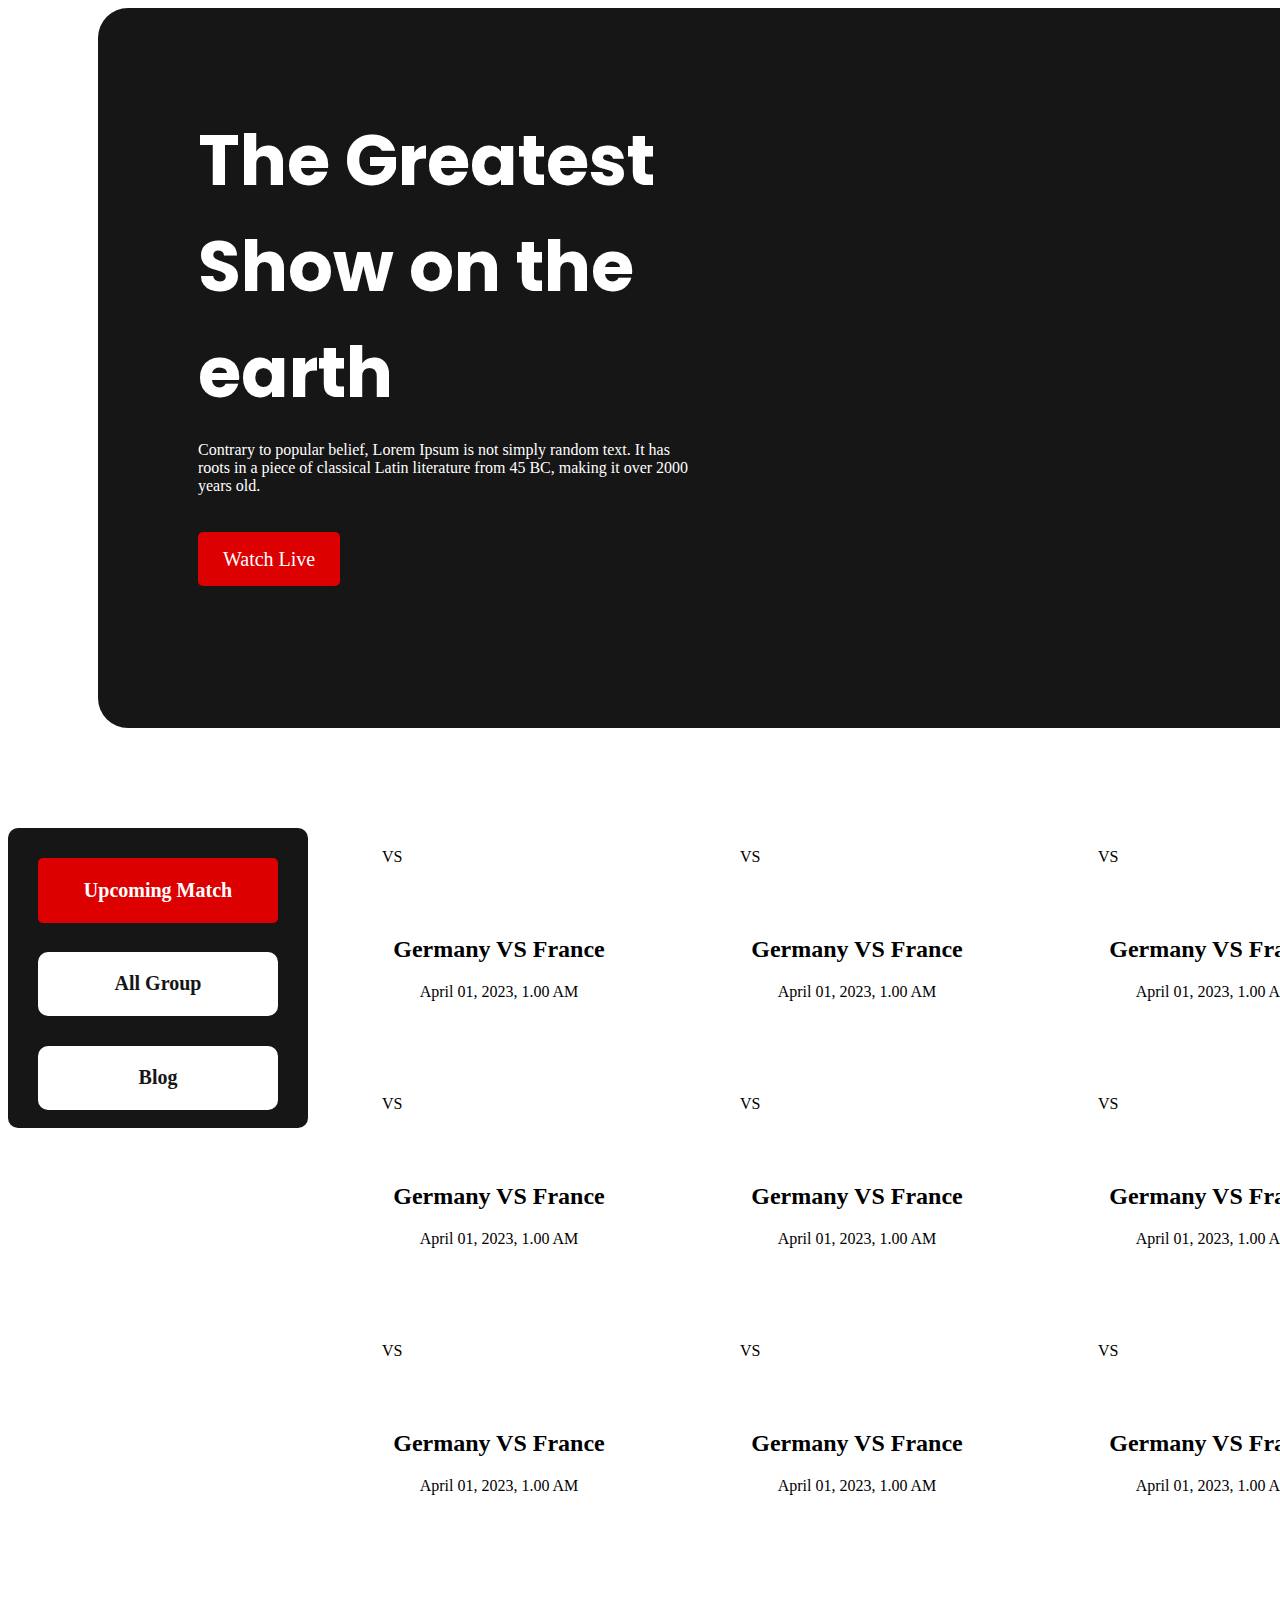
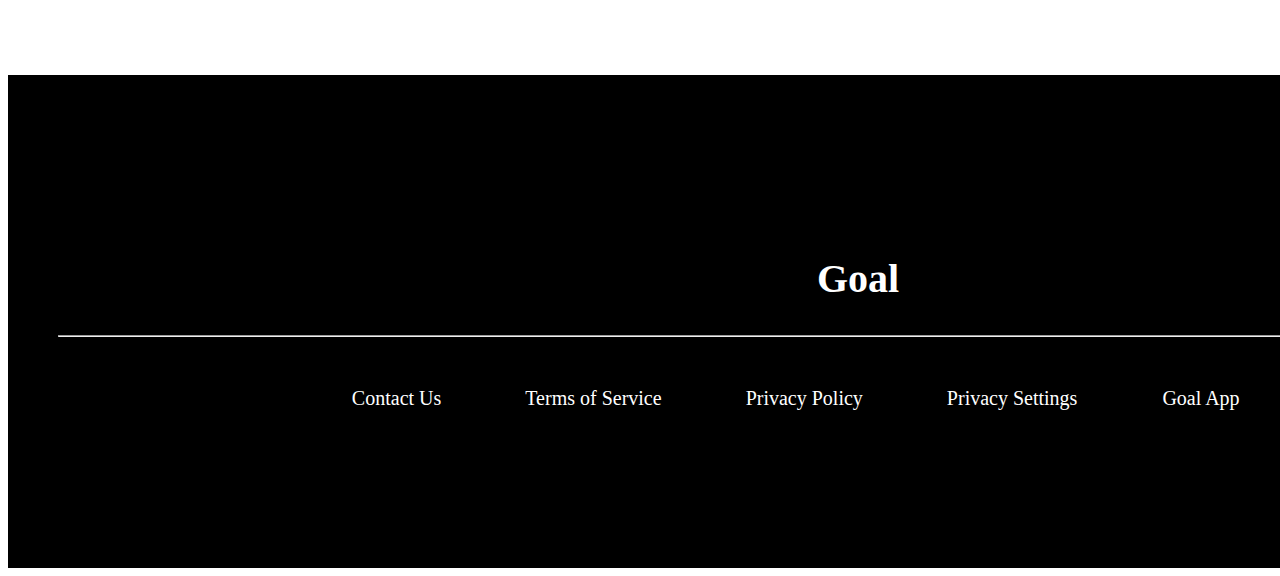
==== index2.html @ fb4a3800 "done commit" ====
<!DOCTYPE html>
<html lang="en">

<head>
    <meta charset="UTF-8">
    <meta http-equiv="X-UA-Compatible" content="IE=edge">
    <meta name="viewport" content="width=device-width, initial-scale=1.0">
    <title>FIFA World Cup Qatar 2022™ </title>

    <!-- css link  -->
    <link rel="stylesheet" href="style.css">

    <!-- fontawesome  -->
    <script src="https://kit.fontawesome.com/a2f4f5e2c4.js" crossorigin="anonymous"></script>
</head>

<body>
    <header></header>
    <main>
        <!-- 1st container -->
        <section class="container">
            <div class="banner">
                <div class="banner-info">
                    <h2 class="banner-title">The Greatest Show on the earth</h2>
                    <p class="banner-details">Contrary to popular belief, Lorem Ipsum is not simply
                        random text. It has roots in a piece of classical Latin literature from 45 BC, making it over
                        2000 years old.</p><br>
                    <div><a class="banner-button" href="">Watch Live </a></div>
                </div>
                <div class="banner-image">
                    <img src="images/Banner Image.png" alt="">
                </div>
            </div>
        </section>

        <!-- blogs starts -->
        <section class="container">
            <div class="section-header">
                <div class="section-info">
                    <div class="group-section"><a id="blog-butt" href="">Upcoming Match</a>
                    </div>
                    <div class="group-section"><a class="match-button" href="">All Group</a></div>
                    <div class="group-section"><a class="match-button" href="index.html">Blog</a></div>

                </div>
                <div class="blogs">
                    <div class="blog">
                        <div class="match-team">
                            <div>
                                <img src="images/germany Flag.png" alt="">
                            </div>
                            <div class="match-vs">VS</div>
                            <div>
                                <img src="images/Flag.png" alt="">
                            </div>
                        </div>
                        <div class="match-details">
                            <h2>Germany VS France</h2>
                            <p>April 01, 2023, 1.00 AM</p>
                        </div>
                    </div>
                    <div class="blog">
                        <div class="match-team">
                            <div>
                                <img src="images/germany Flag.png" alt="">
                            </div>
                            <div class="match-vs">VS</div>
                            <div>
                                <img src="images/Flag.png" alt="">
                            </div>
                        </div>
                        <div class="match-details">
                            <h2>Germany VS France</h2>
                            <p>April 01, 2023, 1.00 AM</p>
                        </div>
                    </div>
                    <div class="blog">
                        <div class="match-team">
                            <div>
                                <img src="images/germany Flag.png" alt="">
                            </div>
                            <div class="match-vs">VS</div>
                            <div>
                                <img src="images/Flag.png" alt="">
                            </div>
                        </div>
                        <div class="match-details">
                            <h2>Germany VS France</h2>
                            <p>April 01, 2023, 1.00 AM</p>
                        </div>
                    </div>
                    <div class="blog">
                        <div class="match-team">
                            <div>
                                <img src="images/germany Flag.png" alt="">
                            </div>
                            <div class="match-vs">VS</div>
                            <div>
                                <img src="images/Flag.png" alt="">
                            </div>
                        </div>
                        <div class="match-details">
                            <h2>Germany VS France</h2>
                            <p>April 01, 2023, 1.00 AM</p>
                        </div>
                    </div>
                    <div class="blog">
                        <div class="match-team">
                            <div>
                                <img src="images/germany Flag.png" alt="">
                            </div>
                            <div class="match-vs">VS</div>
                            <div>
                                <img src="images/Flag.png" alt="">
                            </div>
                        </div>
                        <div class="match-details">
                            <h2>Germany VS France</h2>
                            <p>April 01, 2023, 1.00 AM</p>
                        </div>
                    </div>
                    <div class="blog">
                        <div class="match-team">
                            <div>
                                <img src="images/germany Flag.png" alt="">
                            </div>
                            <div class="match-vs">VS</div>
                            <div>
                                <img src="images/Flag.png" alt="">
                            </div>
                        </div>
                        <div class="match-details">
                            <h2>Germany VS France</h2>
                            <p>April 01, 2023, 1.00 AM</p>
                        </div>
                    </div>
                    <div class="blog">
                        <div class="match-team">
                            <div>
                                <img src="images/germany Flag.png" alt="">
                            </div>
                            <div class="match-vs">VS</div>
                            <div>
                                <img src="images/Flag.png" alt="">
                            </div>
                        </div>
                        <div class="match-details">
                            <h2>Germany VS France</h2>
                            <p>April 01, 2023, 1.00 AM</p>
                        </div>
                    </div>
                    <div class="blog">
                        <div class="match-team">
                            <div>
                                <img src="images/germany Flag.png" alt="">
                            </div>
                            <div class="match-vs">VS</div>
                            <div>
                                <img src="images/Flag.png" alt="">
                            </div>
                        </div>
                        <div class="match-details">
                            <h2>Germany VS France</h2>
                            <p>April 01, 2023, 1.00 AM</p>
                        </div>
                    </div>
                    <div class="blog">
                        <div class="match-team">
                            <div>
                                <img src="images/germany Flag.png" alt="">
                            </div>
                            <div class="match-vs">VS</div>
                            <div>
                                <img src="images/Flag.png" alt="">
                            </div>
                        </div>
                        <div class="match-details">
                            <h2>Germany VS France</h2>
                            <p>April 01, 2023, 1.00 AM</p>
                        </div>
                    </div>


                </div>


        </section>
        <section>
            <footer class="footer-section">
                <h2 class="footer-title">Goal</h2>
                <hr>
                <div>
                    <ul class="footer-list">
                        <li>Contact Us</li>
                        <li>Terms of Service</li>
                        <li>Privacy Policy</li>
                        <li> Privacy Settings </li>
                        <li>Goal App</li>
                        <li> Goal Live</li>
                    </ul>
                </div>
                <div class="social-icon">
                    <i class="fa-brands fa-facebook-f"></i>
                    <i class="fa-brands fa-instagram"></i>
                    <i class="fa-brands fa-twitter-square"></i>
                </div>
            </footer>
        </section>
    </main>
</body>

</html>
---- style.css ----
/* google font */
@import url('https://fonts.googleapis.com/css2?family=Poppins:wght@400;500&family=Raleway:ital,wght@1,700&family=Trispace:wght@600&display=swap');

/* banner style */

main {
    margin: 0;
    padding: 0;
    width: 1500px;
}

/* 1st container */
.container {
    display: flex;
    justify-content: center;
}

.banner {
    display: flex;
    width: 1320px;
    height: 720px;
    background: #161616;
    border-radius: 30px;
}

.banner-info {
    margin: 100px 0px 100px 100px;
    width: 500px;
}

.banner-title {
    font-family: 'Poppins', sans-serif;
    font-weight: 700;
    color: #FFFFFF;
    font-size: 70px;
    margin: 0;
}

.banner-details {
    color: #FFFFFF;
    font-size: 16px;
    font-weight: 400;
    margin-top: 15px;
    margin-bottom: 35px;
}

.banner-button {
    margin: 0;
    border-radius: 5px;
    padding: 16px 25px;
    background-color: #DD0000;
    text-decoration: none;
    color: #FFFFFF;
    font-size: 20px;
    font-weight: 400;
}

.fa-chevrons-right {
    color: #FFFFFF;
}

.banner-image {
    width: 600px;
    height: 700px;
    margin-top: 0;

}

.banner-image img {
    width: 100%;
}

/*--------------------------------
------------- section info ------*/
.section-header {
    width: 100%;
    display: flex;
    margin-top: 100px;
}

.section-info {
    width: 20%;
    height: 300px;
    background: #161616;
    border-radius: 10px;
    display: block;
    margin-right: 24px;
}

.group-section {
    height: 64px;
    background: white;
    border-radius: 10px;
    margin: 30px;
}

.match-button {
    margin: 0;
    border-radius: 5px;
    padding: 20px 20px;
    color: #161616;
    font-size: 20px;
    font-weight: 600;
    font-size: 20px;
    display: block;
    text-decoration: none;
    text-align: center;
}

#blog-butt {
    margin: 0;
    border-radius: 5px;
    padding: 21px 20px;
    color: #FFFFFF;
    background-color: #DD0000;
    font-size: 20px;
    font-weight: 600;
    font-size: 20px;
    display: block;
    text-decoration: none;
    text-align: center;
}




/* blogs start  */

.blogs {
    width: 70%;
    display: grid;
    justify-content: center;
    grid-template-columns: repeat(3, 1fr);
    gap: 24px;
}


.blog-image {
    margin-bottom: 20PX;
}

.blog-button {
    margin: 0;
    border-radius: 5px;
    padding: 10px 25px;
    text-decoration: none;
    font-size: 20px;
    font-weight: 700;
    width: 100px;
    height: 32px;
    border: 1px solid black;
    border-radius: 10px;
}

.blog-info {
    font-size: 20px;
    font-weight: 600;
    margin-top: 30px;
    margin-bottom: 20px;
}

.blog-details {
    display: flex;
    align-items: center;
    justify-content: space-around;
    font-size: 16px;
    font-weight: 400;
    height: 25px;
    width: 100%
}

/* ---------------footer section-------- */

.footer-section {
    width: 1600px;
    background-color: black;
    text-align: center;
    padding: 50px;
    margin-top: 130px;
    color: #FFFFFF;
}

.footer-title {
    font-size: 40px;
    margin-top: 130px;
}

.footer-list {
    list-style-type: none;
    display: block;
    margin: 50px 50px;
}

.footer-list li {
    display: inline;
    font-size: 20px;
    text-align: center;
    padding: 40px;
}

.fa-brands {
    color: #FFFFFF;
    padding: 30px;
    font-size: 50px;
    margin: 30px;
}


/* Upcoming match  */
.match-info {
    margin: 50px 30px;
}

.match-team {
    display: flex;
    width: 100%;
    margin-left: 30px;
}

.match-vs {
    margin: 20px;
}

.match-details {
    margin: 50px;
    text-align: center;
}


/* media queries */
/* mobile devices */
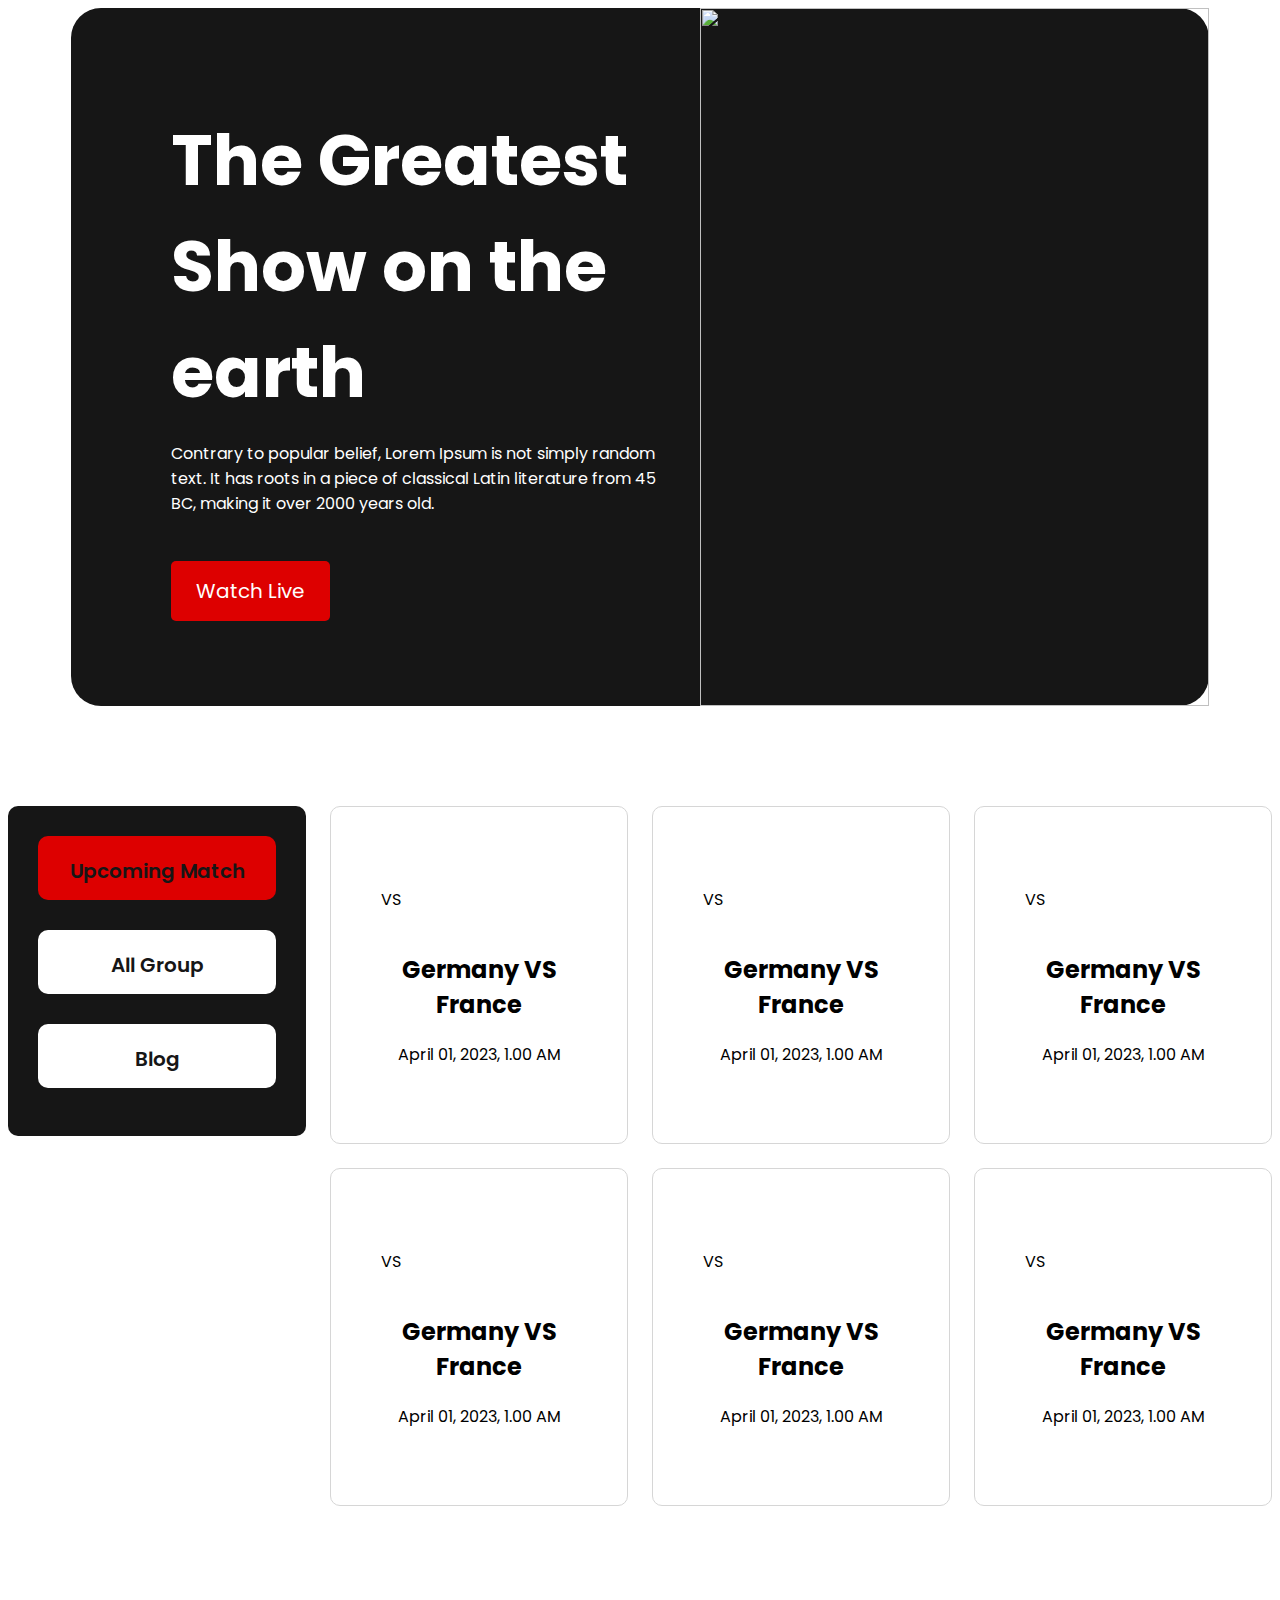
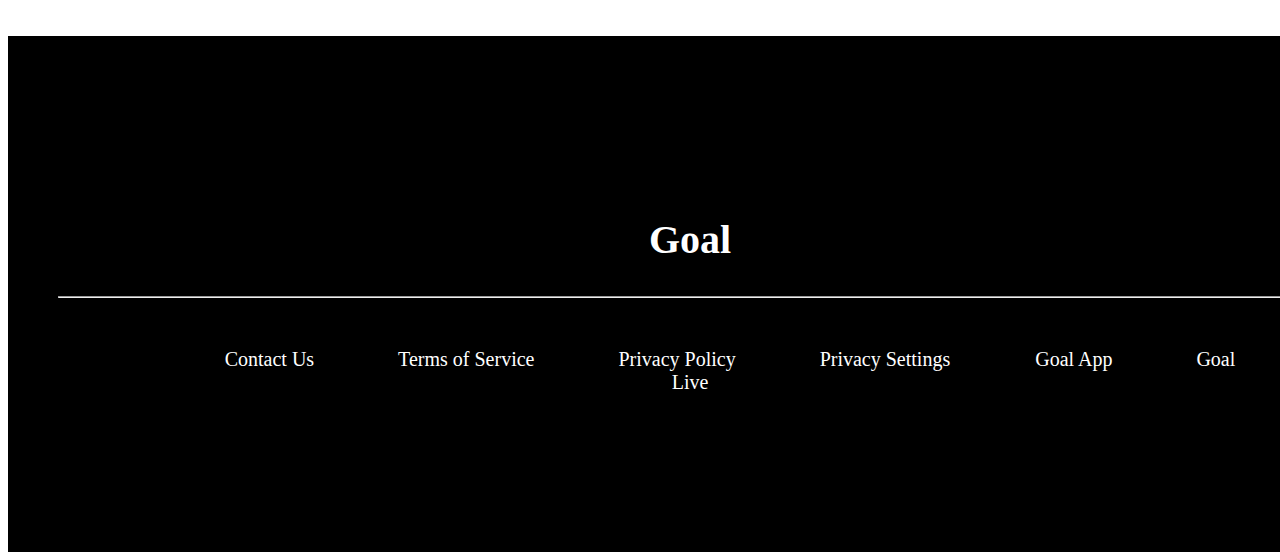
==== commit aee3a9cb: "tablet" ====
--- a/index2.html
+++ b/index2.html
@@ -35,9 +35,9 @@
 
         <!-- blogs starts -->
         <section class="container">
-            <div class="section-header">
+            <div class="section-details">
                 <div class="section-info">
-                    <div class="group-section"><a id="blog-butt" href="">Upcoming Match</a>
+                    <div class="group-section" id="red-button"><a class="match-button" href="">Upcoming Match</a>
                     </div>
                     <div class="group-section"><a class="match-button" href="">All Group</a></div>
                     <div class="group-section"><a class="match-button" href="index.html">Blog</a></div>
@@ -45,140 +45,108 @@
                 </div>
                 <div class="blogs">
                     <div class="blog">
-                        <div class="match-team">
-                            <div>
-                                <img src="images/germany Flag.png" alt="">
+                        <div class="match-info">
+                            <div class="match-team">
+                                <div>
+                                    <img src="images/germany Flag.png" alt="">
+                                </div>
+                                <div class="match-vs">VS</div>
+                                <div>
+                                    <img src="images/Flag.png" alt="">
+                                </div>
                             </div>
-                            <div class="match-vs">VS</div>
-                            <div>
-                                <img src="images/Flag.png" alt="">
+                            <div class="match-details">
+                                <h2>Germany VS France</h2>
+                                <p>April 01, 2023, 1.00 AM</p>
                             </div>
-                        </div>
-                        <div class="match-details">
-                            <h2>Germany VS France</h2>
-                            <p>April 01, 2023, 1.00 AM</p>
                         </div>
                     </div>
                     <div class="blog">
-                        <div class="match-team">
-                            <div>
-                                <img src="images/germany Flag.png" alt="">
+                        <div class="match-info">
+                            <div class="match-team">
+                                <div>
+                                    <img src="images/germany Flag.png" alt="">
+                                </div>
+                                <div class="match-vs">VS</div>
+                                <div>
+                                    <img src="images/Flag.png" alt="">
+                                </div>
                             </div>
-                            <div class="match-vs">VS</div>
-                            <div>
-                                <img src="images/Flag.png" alt="">
+                            <div class="match-details">
+                                <h2>Germany VS France</h2>
+                                <p>April 01, 2023, 1.00 AM</p>
                             </div>
-                        </div>
-                        <div class="match-details">
-                            <h2>Germany VS France</h2>
-                            <p>April 01, 2023, 1.00 AM</p>
                         </div>
                     </div>
                     <div class="blog">
-                        <div class="match-team">
-                            <div>
-                                <img src="images/germany Flag.png" alt="">
+                        <div class="match-info">
+                            <div class="match-team">
+                                <div>
+                                    <img src="images/germany Flag.png" alt="">
+                                </div>
+                                <div class="match-vs">VS</div>
+                                <div>
+                                    <img src="images/Flag.png" alt="">
+                                </div>
                             </div>
-                            <div class="match-vs">VS</div>
-                            <div>
-                                <img src="images/Flag.png" alt="">
+                            <div class="match-details">
+                                <h2>Germany VS France</h2>
+                                <p>April 01, 2023, 1.00 AM</p>
                             </div>
-                        </div>
-                        <div class="match-details">
-                            <h2>Germany VS France</h2>
-                            <p>April 01, 2023, 1.00 AM</p>
                         </div>
                     </div>
                     <div class="blog">
-                        <div class="match-team">
-                            <div>
-                                <img src="images/germany Flag.png" alt="">
+                        <div class="match-info">
+                            <div class="match-team">
+                                <div>
+                                    <img src="images/germany Flag.png" alt="">
+                                </div>
+                                <div class="match-vs">VS</div>
+                                <div>
+                                    <img src="images/Flag.png" alt="">
+                                </div>
                             </div>
-                            <div class="match-vs">VS</div>
-                            <div>
-                                <img src="images/Flag.png" alt="">
+                            <div class="match-details">
+                                <h2>Germany VS France</h2>
+                                <p>April 01, 2023, 1.00 AM</p>
                             </div>
-                        </div>
-                        <div class="match-details">
-                            <h2>Germany VS France</h2>
-                            <p>April 01, 2023, 1.00 AM</p>
                         </div>
                     </div>
                     <div class="blog">
-                        <div class="match-team">
-                            <div>
-                                <img src="images/germany Flag.png" alt="">
+                        <div class="match-info">
+                            <div class="match-team">
+                                <div>
+                                    <img src="images/germany Flag.png" alt="">
+                                </div>
+                                <div class="match-vs">VS</div>
+                                <div>
+                                    <img src="images/Flag.png" alt="">
+                                </div>
                             </div>
-                            <div class="match-vs">VS</div>
-                            <div>
-                                <img src="images/Flag.png" alt="">
+                            <div class="match-details">
+                                <h2>Germany VS France</h2>
+                                <p>April 01, 2023, 1.00 AM</p>
                             </div>
-                        </div>
-                        <div class="match-details">
-                            <h2>Germany VS France</h2>
-                            <p>April 01, 2023, 1.00 AM</p>
                         </div>
                     </div>
                     <div class="blog">
-                        <div class="match-team">
-                            <div>
-                                <img src="images/germany Flag.png" alt="">
+                        <div class="match-info">
+                            <div class="match-team">
+                                <div>
+                                    <img src="images/germany Flag.png" alt="">
+                                </div>
+                                <div class="match-vs">VS</div>
+                                <div>
+                                    <img src="images/Flag.png" alt="">
+                                </div>
                             </div>
-                            <div class="match-vs">VS</div>
-                            <div>
-                                <img src="images/Flag.png" alt="">
+                            <div class="match-details">
+                                <h2>Germany VS France</h2>
+                                <p>April 01, 2023, 1.00 AM</p>
                             </div>
                         </div>
-                        <div class="match-details">
-                            <h2>Germany VS France</h2>
-                            <p>April 01, 2023, 1.00 AM</p>
-                        </div>
                     </div>
-                    <div class="blog">
-                        <div class="match-team">
-                            <div>
-                                <img src="images/germany Flag.png" alt="">
-                            </div>
-                            <div class="match-vs">VS</div>
-                            <div>
-                                <img src="images/Flag.png" alt="">
-                            </div>
-                        </div>
-                        <div class="match-details">
-                            <h2>Germany VS France</h2>
-                            <p>April 01, 2023, 1.00 AM</p>
-                        </div>
-                    </div>
-                    <div class="blog">
-                        <div class="match-team">
-                            <div>
-                                <img src="images/germany Flag.png" alt="">
-                            </div>
-                            <div class="match-vs">VS</div>
-                            <div>
-                                <img src="images/Flag.png" alt="">
-                            </div>
-                        </div>
-                        <div class="match-details">
-                            <h2>Germany VS France</h2>
-                            <p>April 01, 2023, 1.00 AM</p>
-                        </div>
-                    </div>
-                    <div class="blog">
-                        <div class="match-team">
-                            <div>
-                                <img src="images/germany Flag.png" alt="">
-                            </div>
-                            <div class="match-vs">VS</div>
-                            <div>
-                                <img src="images/Flag.png" alt="">
-                            </div>
-                        </div>
-                        <div class="match-details">
-                            <h2>Germany VS France</h2>
-                            <p>April 01, 2023, 1.00 AM</p>
-                        </div>
-                    </div>
+
 
 
                 </div>
--- a/style.css
+++ b/style.css
@@ -6,30 +6,30 @@
 main {
     margin: 0;
     padding: 0;
-    width: 1500px;
-}
-
-/* 1st container */
+    width: 100%;
+}
+
 .container {
     display: flex;
     justify-content: center;
-}
+    font-family: 'Poppins', sans-serif;
+}
+
+/*---------------- 1st container-------- */
 
 .banner {
     display: flex;
-    width: 1320px;
-    height: 720px;
+    width: 90%;
     background: #161616;
     border-radius: 30px;
 }
 
 .banner-info {
     margin: 100px 0px 100px 100px;
-    width: 500px;
+    width: 45%;
 }
 
 .banner-title {
-    font-family: 'Poppins', sans-serif;
     font-weight: 700;
     color: #FFFFFF;
     font-size: 70px;
@@ -60,31 +60,34 @@
 }
 
 .banner-image {
-    width: 600px;
-    height: 700px;
+    width: 45%;
     margin-top: 0;
-
-}
-
-.banner-image img {
-    width: 100%;
+    margin-left: 20px;
+    height: 100%;
+}
+
+.banner-image>img {
+    width: 100%;
+    height: 100%;
 }
 
 /*--------------------------------
 ------------- section info ------*/
-.section-header {
-    width: 100%;
+.section-details {
+    width: 1320px;
     display: flex;
     margin-top: 100px;
 }
 
 .section-info {
-    width: 20%;
+    width: 400px;
     height: 300px;
     background: #161616;
     border-radius: 10px;
     display: block;
     margin-right: 24px;
+    padding-bottom: 30px;
+
 }
 
 .group-section {
@@ -107,49 +110,51 @@
     text-align: center;
 }
 
-#blog-butt {
-    margin: 0;
-    border-radius: 5px;
-    padding: 21px 20px;
-    color: #FFFFFF;
+#red-button {
     background-color: #DD0000;
-    font-size: 20px;
-    font-weight: 600;
-    font-size: 20px;
-    display: block;
-    text-decoration: none;
-    text-align: center;
-}
-
+}
 
 
 
 /* blogs start  */
 
 .blogs {
-    width: 70%;
+    width: 100%;
     display: grid;
     justify-content: center;
     grid-template-columns: repeat(3, 1fr);
     gap: 24px;
-}
-
+    margin: 0;
+    padding: 0;
+}
+
+.blog {
+    border-radius: 10px;
+    border: 1px solid rgb(214, 214, 214);
+}
 
 .blog-image {
     margin-bottom: 20PX;
 }
 
+.blog-image img {
+    width: 100%;
+}
+
 .blog-button {
-    margin: 0;
+    margin: 20px;
     border-radius: 5px;
-    padding: 10px 25px;
-    text-decoration: none;
-    font-size: 20px;
-    font-weight: 700;
     width: 100px;
     height: 32px;
     border: 1px solid black;
-    border-radius: 10px;
+}
+
+.blog-button a {
+    text-decoration: none;
+    font-size: 20px;
+    font-weight: 600;
+    margin: 10px;
+    text-align: center;
 }
 
 .blog-info {
@@ -157,6 +162,7 @@
     font-weight: 600;
     margin-top: 30px;
     margin-bottom: 20px;
+    margin-left: 20px;
 }
 
 .blog-details {
@@ -172,7 +178,7 @@
 /* ---------------footer section-------- */
 
 .footer-section {
-    width: 1600px;
+    width: 100%;
     background-color: black;
     text-align: center;
     padding: 50px;
@@ -208,13 +214,15 @@
 
 /* Upcoming match  */
 .match-info {
-    margin: 50px 30px;
+    display: grid;
+    align-items: center;
+    justify-content: center;
+    margin: 60px 30px;
 }
 
 .match-team {
     display: flex;
     width: 100%;
-    margin-left: 30px;
 }
 
 .match-vs {
@@ -222,10 +230,56 @@
 }
 
 .match-details {
-    margin: 50px;
     text-align: center;
 }
 
 
 /* media queries */
-/* mobile devices */+/* mobile devices */
+@media only screen and (max-width:688px) {
+    .banner {
+        width: 100%;
+        height: 100%;
+
+    }
+}
+
+@media only screen and (min-width:689px) and (max-width:992px) {
+
+    .banner,
+    .section-details {
+        width: 90%;
+    }
+
+    .section-details {
+        margin: 0;
+        display: flex;
+        flex-direction: column;
+    }
+
+    .section-info {
+        display: flex;
+        gap: 22px;
+        width: 90%;
+        height: 100px;
+        margin: 30px;
+        padding: 0;
+        background-color: #FFFFFF;
+    }
+
+
+    .group-section {
+        width: 35%;
+        height: 90px;
+        border: 1px solid #E8E8E8;
+        display: flex;
+        justify-content: center;
+        align-items: center;
+        margin: 0;
+
+    }
+
+    .blogs {
+        grid-template-columns: repeat(2, 1fr);
+    }
+}